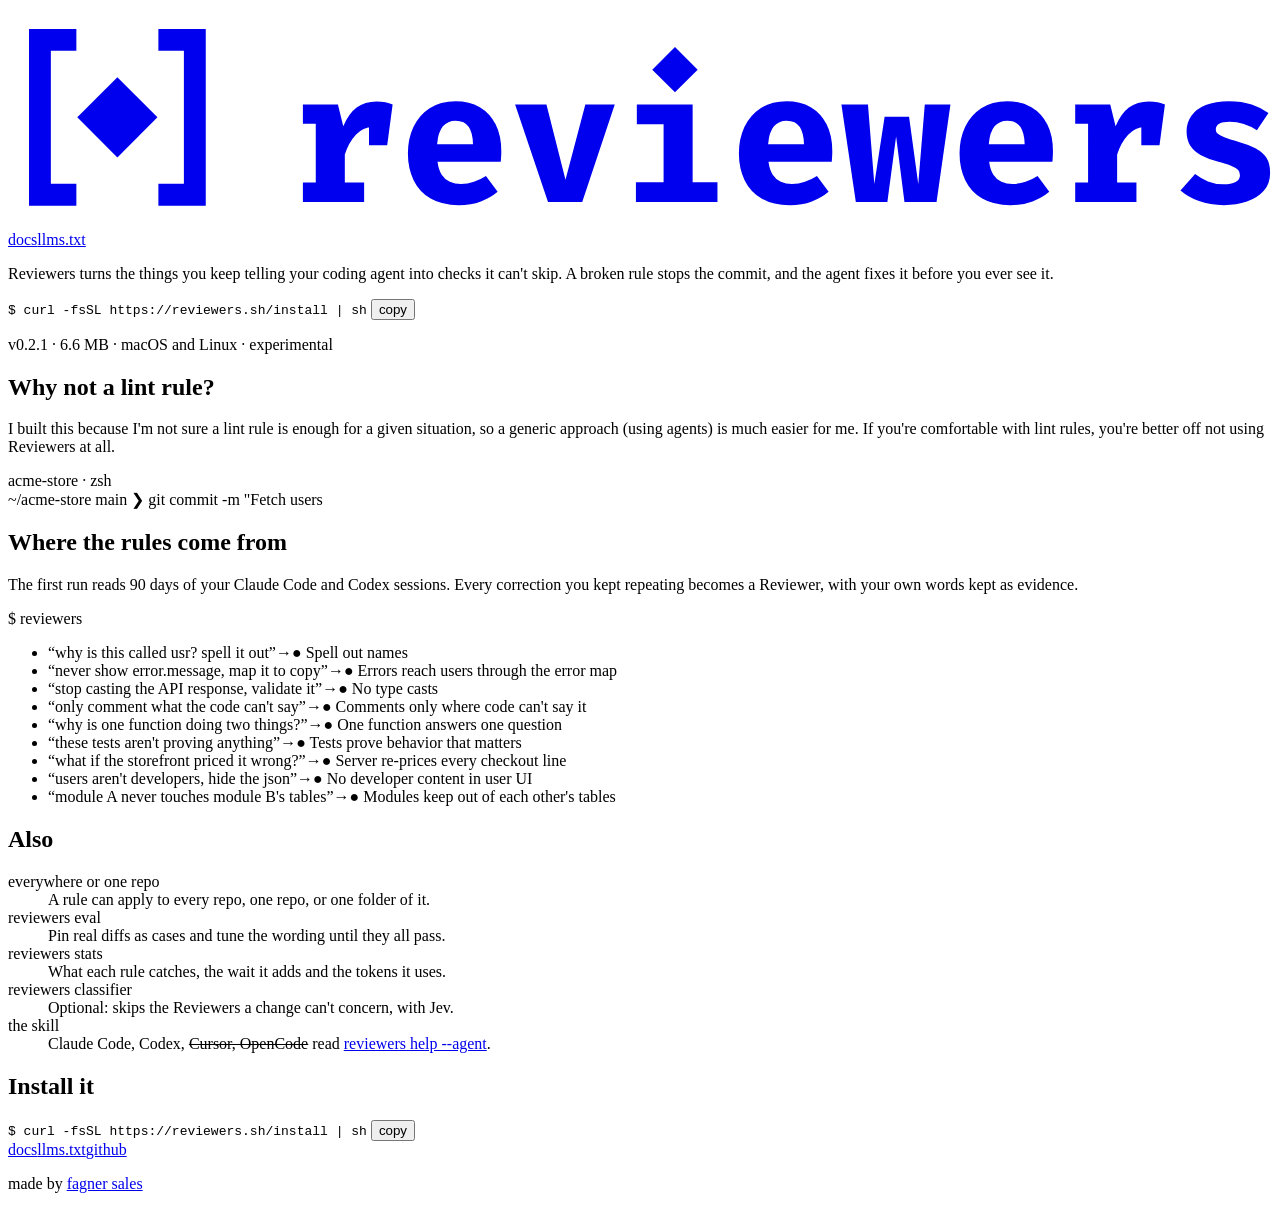
==== site/index.html @ 24993f98 "Site: docs and version for 0.2.1 Co-Authored-By: Claude Opus 5.5 (1M context) <noreply@anthropic.com" ====
<!doctype html>
<html lang="en">
<head>
<meta charset="utf-8">
<meta name="viewport" content="width=device-width, initial-scale=1">
<title>reviewers · your rules, on every commit your agent makes</title>
<meta name="description" content="Reviewers turns the things you keep telling your coding agent into checks on every commit. A broken rule stops the commit, and the agent fixes it before you see it.">
<meta property="og:title" content="reviewers">
<meta property="og:description" content="Your rules, on every commit your agent makes.">
<meta property="og:image" content="https://reviewers.sh/og.png">
<meta property="og:url" content="https://reviewers.sh/">
<meta name="twitter:card" content="summary_large_image">
<link rel="preload" href="/fonts/fira-code-300-700.woff2" as="font" type="font/woff2" crossorigin>
<link rel="stylesheet" href="/style.css">
<link rel="icon" href="/favicon.svg" type="image/svg+xml">
<link rel="icon" href="/favicon-32.png" sizes="32x32" type="image/png">
<link rel="apple-touch-icon" href="/apple-touch-icon.png">
</head>
<body>
<header class="masthead">
  <a class="wordmark" href="/" aria-label="reviewers"><svg xmlns="http://www.w3.org/2000/svg" viewBox="0 0 578 100" fill="currentColor" aria-hidden="true"><svg x="0" y="0" width="100" height="100" viewBox="0 0 24 24" fill="none" stroke="currentColor" stroke-width="2.4"><path d="M7.5 3.5H3.5v17h4M16.5 3.5h4v17h-4"/><path d="M12 7.6 16.4 12 12 16.4 7.6 12Z" fill="currentColor" stroke="none"/></svg><svg x="134" y="17.0" width="444.0" height="74" viewBox="130 -1706 10560 1760"><path d="M150 0L150 -212L290 -212L290 -852L150 -852L150 -1062L531 -1062L589 -823Q646 -960 734 -1027Q823 -1094 951 -1094Q1005 -1094 1047 -1086Q1089 -1077 1126 -1062L1030 -801Q1001 -809 972 -813Q943 -817 908 -817Q804 -817 726 -732Q647 -647 606 -516L606 -212L816 -212L816 0ZM869 -618L869 -928L916 -1062L1126 -1062L1067 -618ZM1614 -439Q1625 -352 1660 -298Q1694 -245 1748 -220Q1802 -196 1869 -196Q1942 -196 2010 -220Q2078 -244 2141 -284L2268 -112Q2193 -48 2086 -7Q1980 34 1844 34Q1662 34 1539 -38Q1416 -111 1354 -238Q1292 -365 1292 -530Q1292 -687 1352 -816Q1412 -944 1528 -1020Q1643 -1097 1810 -1097Q1962 -1097 2074 -1032Q2185 -967 2246 -845Q2308 -723 2308 -552Q2308 -525 2306 -494Q2305 -463 2302 -439ZM1810 -885Q1725 -885 1673 -824Q1621 -763 1610 -629L2000 -629Q1999 -745 1955 -815Q1911 -885 1810 -885ZM3542 -1062L3188 0L2816 0L2458 -1062L2799 -1062L3006 -242L3222 -1062ZM4197 -1686L4444 -1440L4197 -1193L3950 -1440ZM4389 -1062L4389 -216L4659 -216L4659 0L3772 0L3772 -216L4073 -216L4073 -846L3782 -846L3782 -1062ZM5214 -439Q5225 -352 5260 -298Q5294 -245 5348 -220Q5402 -196 5469 -196Q5542 -196 5610 -220Q5678 -244 5741 -284L5868 -112Q5793 -48 5686 -7Q5580 34 5444 34Q5262 34 5139 -38Q5016 -111 4954 -238Q4892 -365 4892 -530Q4892 -687 4952 -816Q5012 -944 5128 -1020Q5243 -1097 5410 -1097Q5562 -1097 5674 -1032Q5785 -967 5846 -845Q5908 -723 5908 -552Q5908 -525 5906 -494Q5905 -463 5902 -439ZM5410 -885Q5325 -885 5273 -824Q5221 -763 5210 -629L5600 -629Q5599 -745 5555 -815Q5511 -885 5410 -885ZM7042 0L6693 0L6602 -714L6507 0L6164 0L6007 -1062L6296 -1062L6365 -197L6477 -928L6743 -928L6843 -197L6914 -1062L7193 -1062ZM7614 -439Q7625 -352 7660 -298Q7694 -245 7748 -220Q7802 -196 7869 -196Q7942 -196 8010 -220Q8078 -244 8141 -284L8268 -112Q8193 -48 8086 -7Q7980 34 7844 34Q7662 34 7539 -38Q7416 -111 7354 -238Q7292 -365 7292 -530Q7292 -687 7352 -816Q7412 -944 7528 -1020Q7643 -1097 7810 -1097Q7962 -1097 8074 -1032Q8185 -967 8246 -845Q8308 -723 8308 -552Q8308 -525 8306 -494Q8305 -463 8302 -439ZM7810 -885Q7725 -885 7673 -824Q7621 -763 7610 -629L8000 -629Q7999 -745 7955 -815Q7911 -885 7810 -885ZM8550 0L8550 -212L8690 -212L8690 -852L8550 -852L8550 -1062L8931 -1062L8989 -823Q9046 -960 9134 -1027Q9223 -1094 9351 -1094Q9405 -1094 9447 -1086Q9489 -1077 9526 -1062L9430 -801Q9401 -809 9372 -813Q9343 -817 9308 -817Q9204 -817 9126 -732Q9047 -647 9006 -516L9006 -212L9216 -212L9216 0ZM9269 -618L9269 -928L9316 -1062L9526 -1062L9467 -618ZM10166 -192Q10245 -192 10294 -217Q10342 -242 10342 -292Q10342 -326 10323 -349Q10304 -372 10250 -393Q10196 -414 10090 -443Q9993 -469 9918 -509Q9844 -549 9802 -612Q9761 -675 9761 -769Q9761 -864 9814 -938Q9867 -1012 9970 -1054Q10073 -1097 10222 -1097Q10364 -1097 10470 -1060Q10575 -1024 10652 -968L10526 -782Q10460 -823 10384 -848Q10308 -872 10231 -872Q10154 -872 10116 -852Q10079 -831 10079 -790Q10079 -763 10098 -744Q10118 -724 10172 -704Q10226 -683 10330 -653Q10433 -624 10510 -586Q10586 -548 10628 -484Q10670 -421 10670 -317Q10670 -201 10601 -122Q10532 -44 10418 -5Q10304 34 10168 34Q10014 34 9896 -10Q9778 -54 9695 -126L9854 -304Q9916 -256 9994 -224Q10073 -192 10166 -192Z"/></svg>
</svg></a>
  <nav><a href="/docs/">docs</a><a href="/llms.txt">llms.txt</a></nav>
</header>

<main class="rail" data-rail>
  <section class="step hero" data-step>
    <span class="marker" aria-hidden="true"></span>
    <div class="body">
      <p class="lede">Reviewers turns the things you keep telling your coding agent into checks it can't skip. A broken rule stops the commit, and the agent fixes it before you ever see it.</p>
      <div class="install" data-install>
        <code><span class="dim">$</span> curl -fsSL https://reviewers.sh/install | sh</code>
        <button type="button" data-copy>copy</button>
      </div>
      <p class="dim small"><span id="version">v0.2.1</span> · <span class="size-text">6.6 MB</span> · macOS and Linux · experimental</p>
    </div>
  </section>

  <section class="step" data-step>
    <span class="marker" aria-hidden="true"></span>
    <div class="body">
      <h2>Why not a lint rule?</h2>
      <p class="dim">I built this because I'm not sure a lint rule is enough for a given situation, so a generic approach (using agents) is much easier for me. If you're comfortable with lint rules, you're better off not using Reviewers at all.</p>
    </div>
  </section>
  <aside class="demo">
    <div class="terminal">
      <div class="titlebar" aria-hidden="true"><span class="lights"><i></i><i></i><i></i></span><span class="title">acme-store · zsh</span></div>
      <div class="session" data-session aria-label="A replay of a real run: three Reviewers block a commit, then pass its fix"></div>
    </div>
  </aside>

  <section class="step" data-step>
    <span class="marker" aria-hidden="true"></span>
    <div class="body">
      <h2>Where the rules come from</h2>
      <p class="dim">The first run reads 90 days of your Claude Code and Codex sessions. Every correction you kept repeating becomes a Reviewer, with your own words kept as evidence.</p>
      <div class="output">
        <p><span class="dim">$</span> reviewers</p>
        <ul class="pairs">
          <li><q>why is this called usr? spell it out</q><span class="to">→</span><span class="rule"><span class="green">●</span> Spell out names</span></li>
          <li><q>never show error.message, map it to copy</q><span class="to">→</span><span class="rule"><span class="green">●</span> Errors reach users through the error map</span></li>
          <li><q>stop casting the API response, validate it</q><span class="to">→</span><span class="rule"><span class="green">●</span> No type casts</span></li>
          <li><q>only comment what the code can't say</q><span class="to">→</span><span class="rule"><span class="green">●</span> Comments only where code can't say it</span></li>
          <li><q>why is one function doing two things?</q><span class="to">→</span><span class="rule"><span class="green">●</span> One function answers one question</span></li>
          <li><q>these tests aren't proving anything</q><span class="to">→</span><span class="rule"><span class="green">●</span> Tests prove behavior that matters</span></li>
          <li><q>what if the storefront priced it wrong?</q><span class="to">→</span><span class="rule"><span class="green">●</span> Server re-prices every checkout line</span></li>
          <li><q>users aren't developers, hide the json</q><span class="to">→</span><span class="rule"><span class="green">●</span> No developer content in user UI</span></li>
          <li><q>module A never touches module B's tables</q><span class="to">→</span><span class="rule"><span class="green">●</span> Modules keep out of each other's tables</span></li>
        </ul>
      </div>
    </div>
  </section>

  <section class="step" data-step>
    <span class="marker" aria-hidden="true"></span>
    <div class="body">
      <h2>Also</h2>
      <dl class="help">
        <div><dt>everywhere or one repo</dt><dd>A rule can apply to every repo, one repo, or one folder of it.</dd></div>
        <div><dt>reviewers eval</dt><dd>Pin real diffs as cases and tune the wording until they all pass.</dd></div>
        <div><dt>reviewers stats</dt><dd>What each rule catches, the wait it adds and the tokens it uses.</dd></div>
        <div><dt>reviewers classifier</dt><dd>Optional: skips the Reviewers a change can't concern, with Jev.</dd></div>
        <div><dt>the skill</dt><dd>Claude Code, Codex, <s class="tip" tabindex="0" data-tip="Not tested yet">Cursor, OpenCode</s> read <a href="/docs/">reviewers help --agent</a>.</dd></div>
      </dl>
    </div>
  </section>

  <section class="step last" id="install" data-step>
    <span class="marker" aria-hidden="true"></span>
    <div class="body">
      <h2>Install it</h2>
      <div class="install" data-install>
        <code><span class="dim">$</span> curl -fsSL https://reviewers.sh/install | sh</code>
        <button type="button" data-copy>copy</button>
      </div>
    </div>
  </section>
</main>

<footer class="colophon">
  <nav><a href="/docs/">docs</a><a href="/llms.txt">llms.txt</a><a href="https://github.com/fagnersales/reviewers">github</a></nav>
  <p class="credit">made by <a href="https://x.com/fagnersales25">fagner sales</a></p>
</footer>

<script>
  for (const install of document.querySelectorAll("[data-install]")) {
    const button = install.querySelector("[data-copy]");
    button.addEventListener("click", async () => {
      await navigator.clipboard.writeText(install.querySelector("code").textContent.replace(/^\$\s*/, ""));
      button.textContent = "copied";
      setTimeout(() => (button.textContent = "copy"), 1400);
    });
  }

  // Like the CLI: the step in view is the active one, the ones above it are done.
  const steps = [...document.querySelectorAll("[data-step]")];
  const mark = () => {
    const line = innerHeight * 0.45;
    let active = 0;
    steps.forEach((step, index) => {
      if (step.getBoundingClientRect().top < line) active = index;
    });
    steps.forEach((step, index) => {
      step.dataset.state = index < active ? "done" : index === active ? "active" : "pending";
    });
  };
  addEventListener("scroll", mark, { passive: true });
  mark();

  // A replay of a real run. Each Reviewer resolves at its real time; real seconds are shown, played 3.2× faster.
  const RUN = [
    { command: 'git commit -m "Fetch users from the API"', reviewers: [
      { name: "Errors reach users through the error map", seconds: 7, verdict: "pass" },
      { name: "No type casts", seconds: 8, verdict: "block" },
      { name: "Spell out names", seconds: 16, verdict: "pass" },
    ], after: [
      ["", 'reviewers: <span class="red">blocked by 1 of 3 Reviewers</span> <span class="dim">· 16s · 55k tokens</span>'],
      ["", ""],
      ["", '<span class="red">✗</span> <b>No type casts</b>'],
      ["", "  The new `fetchUser` function uses a type assertion (`body as User`) to cast unvalidated network response data instead of validating it at the boundary."],
      ["", ""],
      ["", '  <span class="cyan">src/api/users.ts:5-6</span>'],
      ["", '    <span class="dim">const body = await getJson(`/users/${id}`);</span>'],
      ["", '    <span class="dim">return body as User;</span>'],
      ["", "  → `body as User` is a type assertion applied to unvalidated data from an API call. It should instead be validated at the boundary (e.g. a schema parse like `UserSchema.parse(body)` or a type guard `isUser(body)`) so the `User` type is derived from an actual runtime check rather than asserted."],
      ["", ""],
      ["", "Fix the code above and commit again. Full reasoning: `reviewers run run_621e9069a4eea96d2cf6`."],
    ] },
    { comment: "# the agent validates the response instead, and commits again" },
    { command: 'git commit -m "Fetch users from the API"', reviewers: [
      { name: "No type casts", seconds: 9, verdict: "pass" },
      { name: "Errors reach users through the error map", seconds: 9, verdict: "pass" },
      { name: "Spell out names", seconds: 10, verdict: "pass" },
    ], after: [
      ["", 'reviewers: <span class="green">3 Reviewers passed</span> <span class="dim">· 10s · 44k tokens</span>'],
      ["", "[main e510e3d] Fetch users from the API"],
      ["", " 1 file changed, 21 insertions(+)"],
    ] },
  ];
  const SPEED = 3.2;
  const FRAMES = ["◒", "◐", "◓", "◑"];
  const session = document.querySelector("[data-session]");
  const reduced = matchMedia("(prefers-reduced-motion: reduce)").matches;
  const wait = (ms) => (reduced ? Promise.resolve() : new Promise((resolve) => setTimeout(resolve, ms)));
  const escape = (text) => text.replace(/[&<>]/g, (c) => ({ "&": "&amp;", "<": "&lt;", ">": "&gt;" })[c]);

  // Like a terminal: new lines keep it at the bottom, unless the reader scrolled up to read.
  let following = true;
  session.addEventListener("scroll", () => {
    following = session.scrollHeight - session.scrollTop - session.clientHeight < 24;
  }, { passive: true });

  function line(html = "", className = "") {
    const element = document.createElement("div");
    element.className = `line ${className}`.trim();
    element.innerHTML = html || "&nbsp;";
    session.append(element);
    if (following) session.scrollTop = session.scrollHeight;
    return element;
  }

  const PROMPT = '<span class="prompt"><span class="path">~/acme-store</span> <span class="branch">main</span> <span class="caret">❯</span></span> ';

  async function type(text) {
    const element = line(PROMPT);
    const cursor = '<span class="cursor"></span>';
    for (let index = 0; index <= text.length; index += 1) {
      element.innerHTML = `${PROMPT}${escape(text.slice(0, index))}${cursor}`;
      await wait(24 + Math.random() * 34);
    }
    await wait(320);
    element.innerHTML = `${PROMPT}${escape(text)}`;
  }

  async function judge(reviewers) {
    line("reviewers: checking 3 Reviewers at once…");
    const rows = reviewers.map((reviewer) => ({ reviewer, element: line(), done: false }));
    const started = performance.now();
    await new Promise((resolve) => {
      const tick = () => {
        const seconds = ((performance.now() - started) / 1000) * SPEED;
        const frame = FRAMES[Math.floor(performance.now() / 120) % FRAMES.length];
        for (const row of rows) {
          const { name, verdict } = row.reviewer;
          if (reduced || seconds >= row.reviewer.seconds) {
            const mark = verdict === "pass" ? '<span class="green">✓</span>' : '<span class="red">✗</span>';
            row.element.innerHTML = `  ${mark} ${name} <span class="dim">${row.reviewer.seconds}s</span>`;
            row.done = true;
          } else {
            row.element.innerHTML = `  <span class="magenta">${frame}</span> ${name} <span class="dim">${Math.floor(seconds)}s</span>`;
          }
        }
        if (rows.every((row) => row.done)) resolve();
        else requestAnimationFrame(tick);
      };
      tick();
    });
  }

  async function play() {
    for (;;) {
      session.innerHTML = "";
      for (const step of RUN) {
        if (step.comment) {
          line();
          line(escape(step.comment), "dim");
          await wait(1100);
          continue;
        }
        await type(step.command);
        await judge(step.reviewers);
        for (const [, html] of step.after) {
          line(html.replace(/`([^`]+)`/g, "`$1`"));
          await wait(40);
        }
        await wait(2400);
      }
      const end = line(`${PROMPT}<span class="cursor"></span>`);
      if (reduced) return;
      await wait(5000);
      // Don't wipe what someone is reading: start over once they're back at the bottom.
      while (!following) await wait(500);
      end.remove();
    }
  }
  // Beside the opening, the terminal sits in full view. When wider content scrolls up beside it,
  // it slides right until it clears that content, and the page edge cuts it off.
  const demo = document.querySelector(".demo");
  const terminal = demo.querySelector(".terminal");
  const wide = [...document.querySelectorAll(".pairs, .help")];
  const sideBySide = matchMedia("(min-width: 1280px)");
  const GAP = 40;
  let queued = false;
  function tuck() {
    queued = false;
    if (!sideBySide.matches) return terminal.classList.remove("tucked");
    const band = terminal.getBoundingClientRect();
    const passing = wide.filter((element) => {
      const box = element.getBoundingClientRect();
      return box.bottom > band.top && box.top < band.bottom;
    });
    const contentRight = Math.max(0, ...passing.map((element) => element.getBoundingClientRect().right));
    terminal.style.setProperty("--tuck", `${Math.max(0, contentRight + GAP - demo.getBoundingClientRect().left)}px`);
    terminal.classList.toggle("tucked", passing.length > 0);
  }
  const queueTuck = () => {
    if (!queued) (queued = true), requestAnimationFrame(tuck);
  };
  addEventListener("scroll", queueTuck, { passive: true });
  addEventListener("resize", queueTuck);
  tuck();

  // Start when the replay scrolls into view, so it's seen from the first keystroke.
  new IntersectionObserver((entries, observer) => {
    if (entries.some((entry) => entry.isIntersecting)) {
      observer.disconnect();
      play();
    }
  }, { threshold: 0.35 }).observe(session);
</script>
</body>
</html>
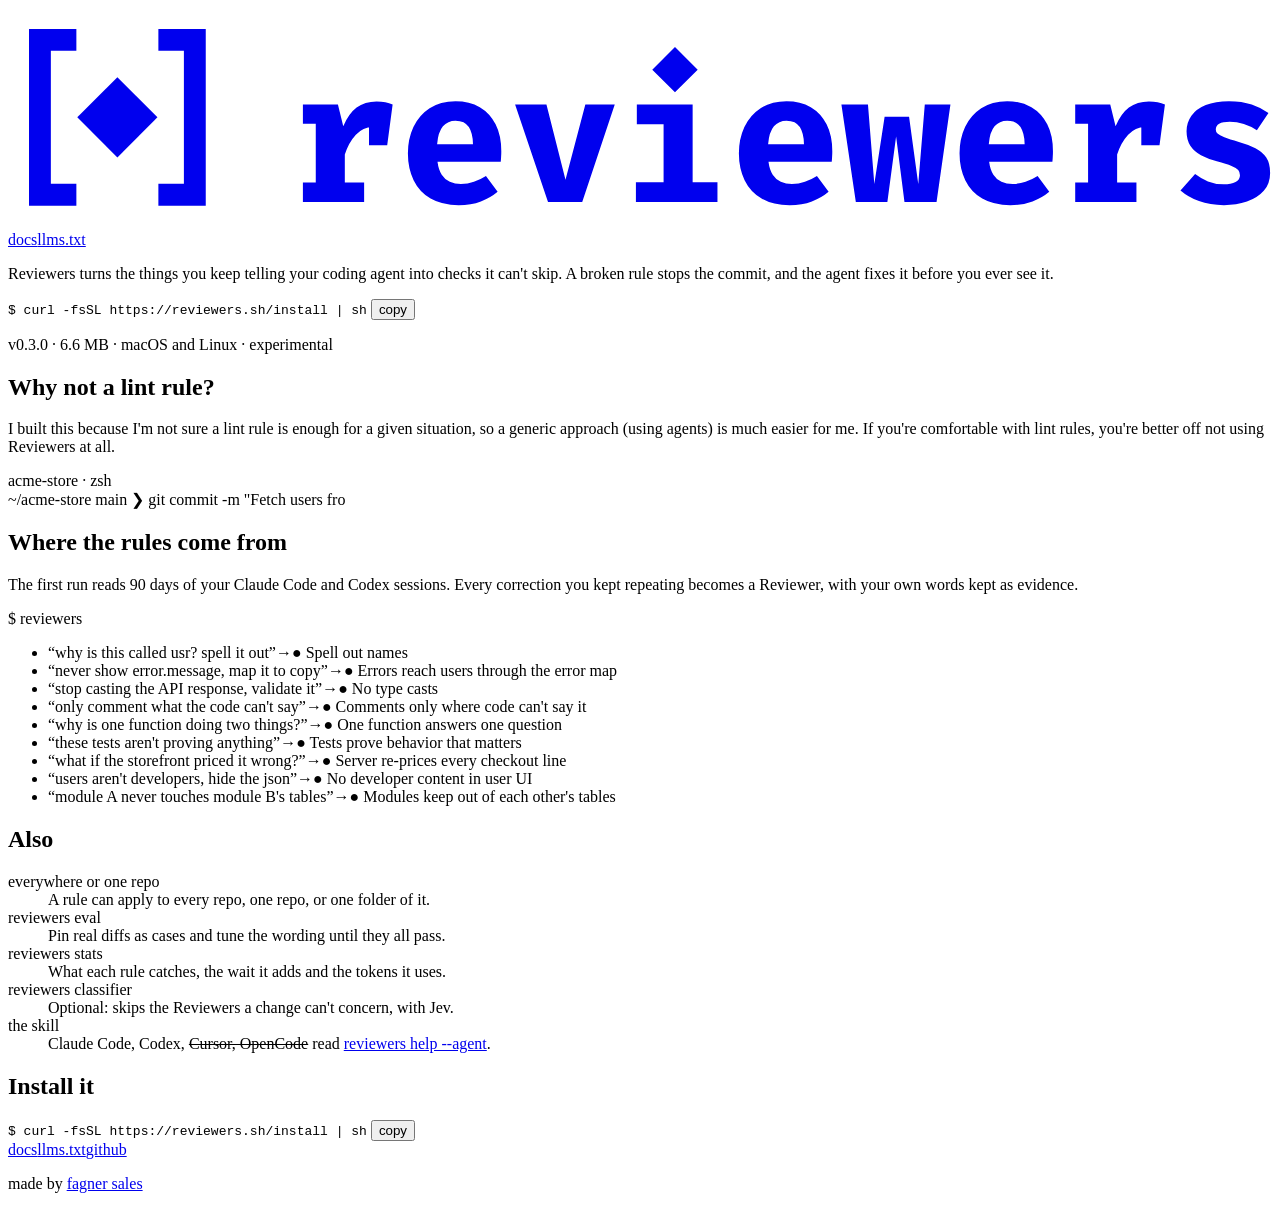
==== commit f5d97f6b: "Site: docs and version for 0.3.0 Co-Authored-By: Claude Opus 5.5 (1M context) <noreply@anthropic.com" ====
--- a/site/index.html
+++ b/site/index.html
@@ -32,7 +32,7 @@
         <code><span class="dim">$</span> curl -fsSL https://reviewers.sh/install | sh</code>
         <button type="button" data-copy>copy</button>
       </div>
-      <p class="dim small"><span id="version">v0.2.1</span> · <span class="size-text">6.6 MB</span> · macOS and Linux · experimental</p>
+      <p class="dim small"><span id="version">v0.3.0</span> · <span class="size-text">6.6 MB</span> · macOS and Linux · experimental</p>
     </div>
   </section>
 
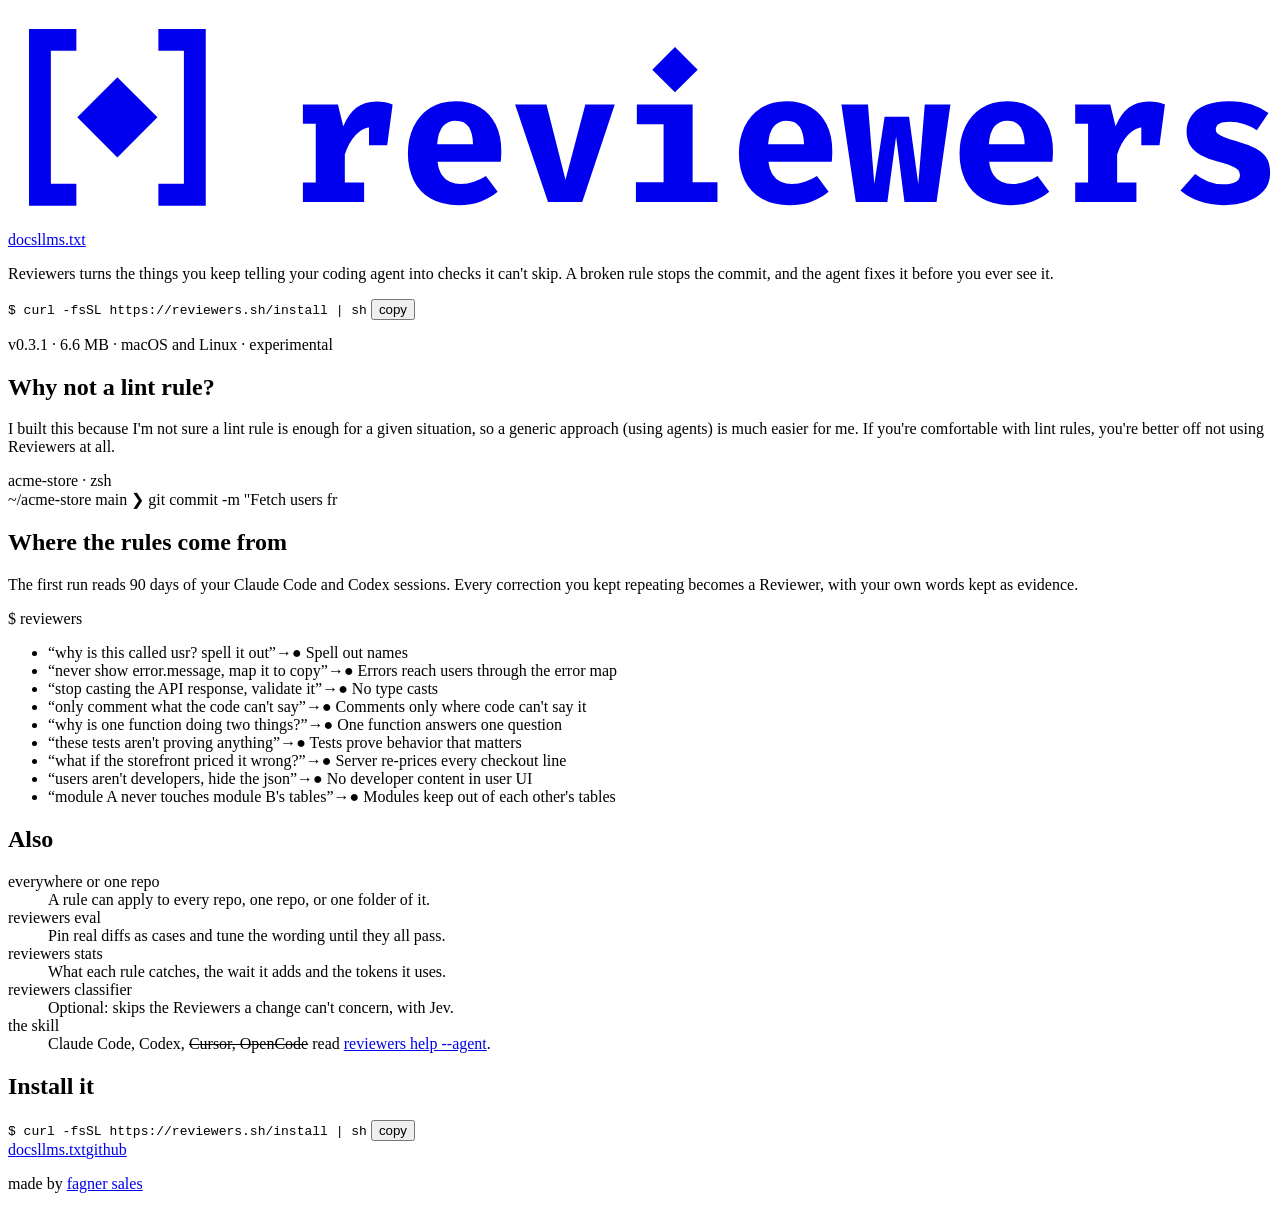
==== commit 7c9a2f9c: "Site: docs and version for 0.3.1 Co-Authored-By: Claude Opus 5.5 (1M context) <noreply@anthropic.com" ====
--- a/site/index.html
+++ b/site/index.html
@@ -32,7 +32,7 @@
         <code><span class="dim">$</span> curl -fsSL https://reviewers.sh/install | sh</code>
         <button type="button" data-copy>copy</button>
       </div>
-      <p class="dim small"><span id="version">v0.3.0</span> · <span class="size-text">6.6 MB</span> · macOS and Linux · experimental</p>
+      <p class="dim small"><span id="version">v0.3.1</span> · <span class="size-text">6.6 MB</span> · macOS and Linux · experimental</p>
     </div>
   </section>
 
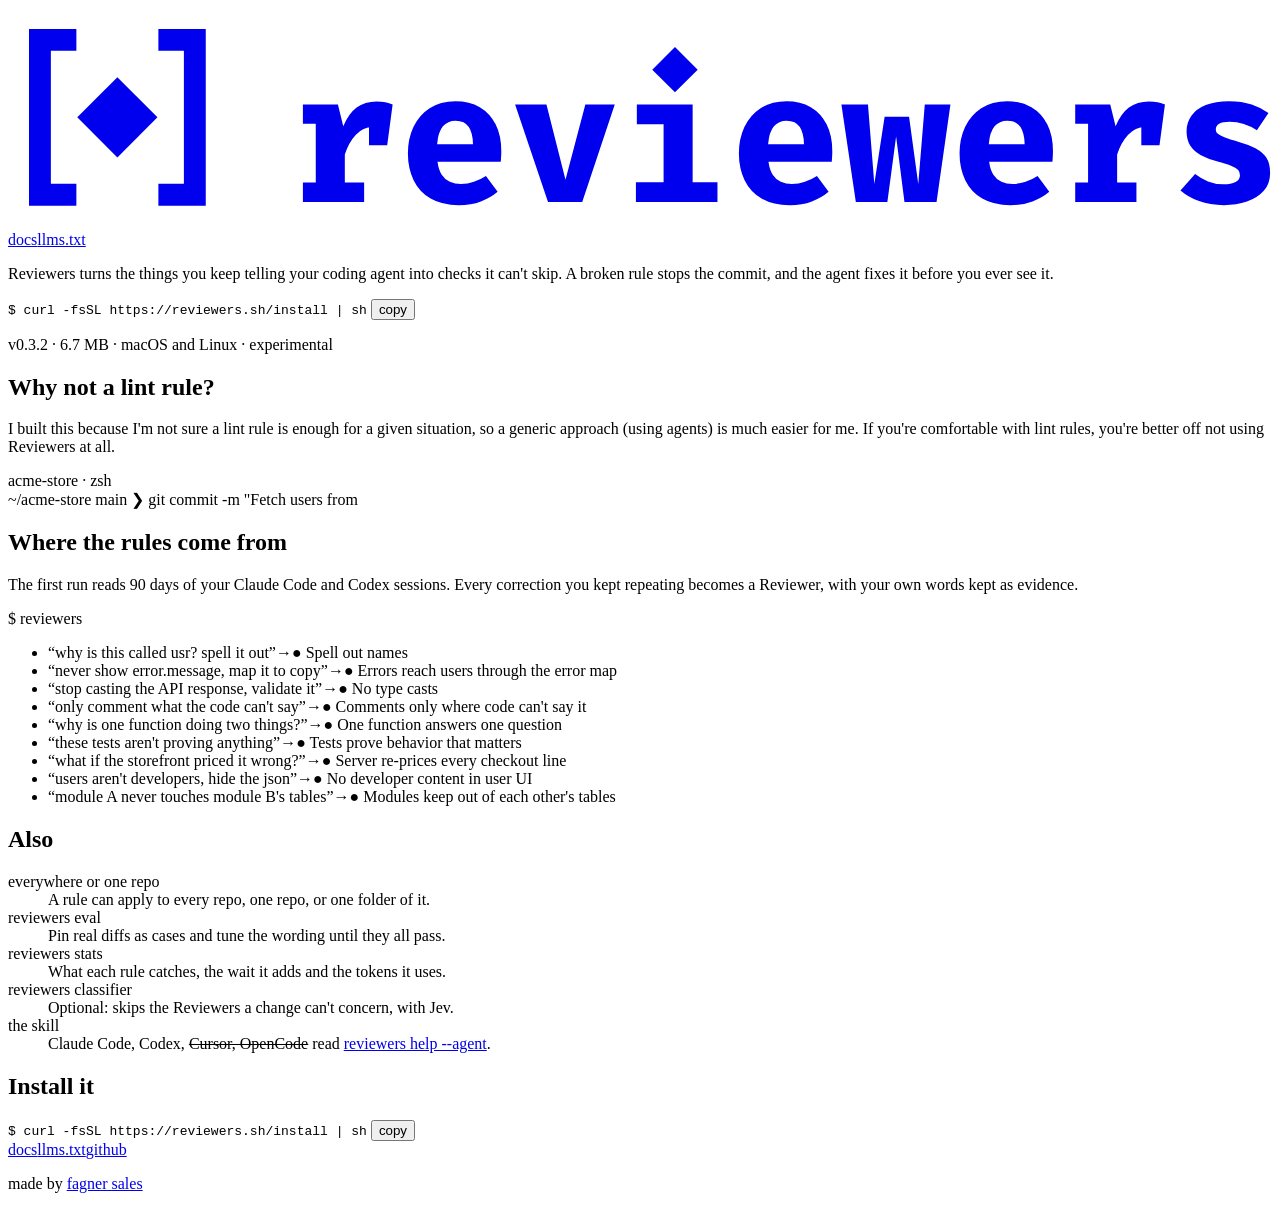
==== commit 5bf22f7b: "Site: docs and version for 0.3.2" ====
--- a/site/index.html
+++ b/site/index.html
@@ -32,7 +32,7 @@
         <code><span class="dim">$</span> curl -fsSL https://reviewers.sh/install | sh</code>
         <button type="button" data-copy>copy</button>
       </div>
-      <p class="dim small"><span id="version">v0.3.1</span> · <span class="size-text">6.6 MB</span> · macOS and Linux · experimental</p>
+      <p class="dim small"><span id="version">v0.3.2</span> · <span class="size-text">6.7 MB</span> · macOS and Linux · experimental</p>
     </div>
   </section>
 
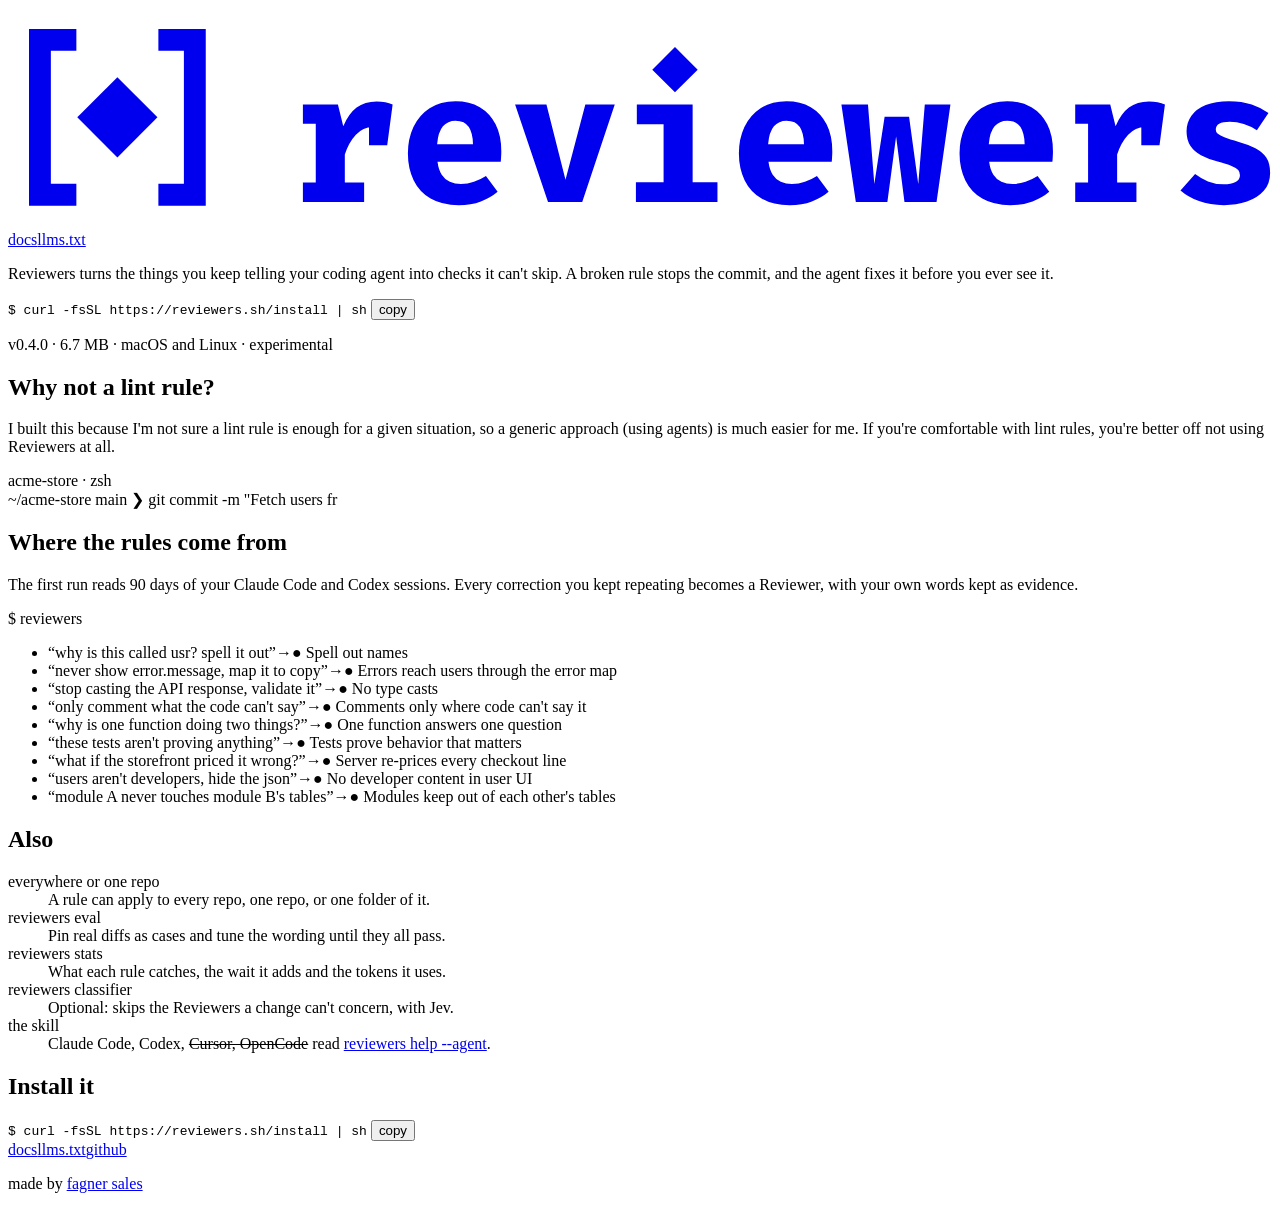
==== commit da04d1a3: "Site: docs and version for 0.4.0" ====
--- a/site/index.html
+++ b/site/index.html
@@ -32,7 +32,7 @@
         <code><span class="dim">$</span> curl -fsSL https://reviewers.sh/install | sh</code>
         <button type="button" data-copy>copy</button>
       </div>
-      <p class="dim small"><span id="version">v0.3.2</span> · <span class="size-text">6.7 MB</span> · macOS and Linux · experimental</p>
+      <p class="dim small"><span id="version">v0.4.0</span> · <span class="size-text">6.7 MB</span> · macOS and Linux · experimental</p>
     </div>
   </section>
 
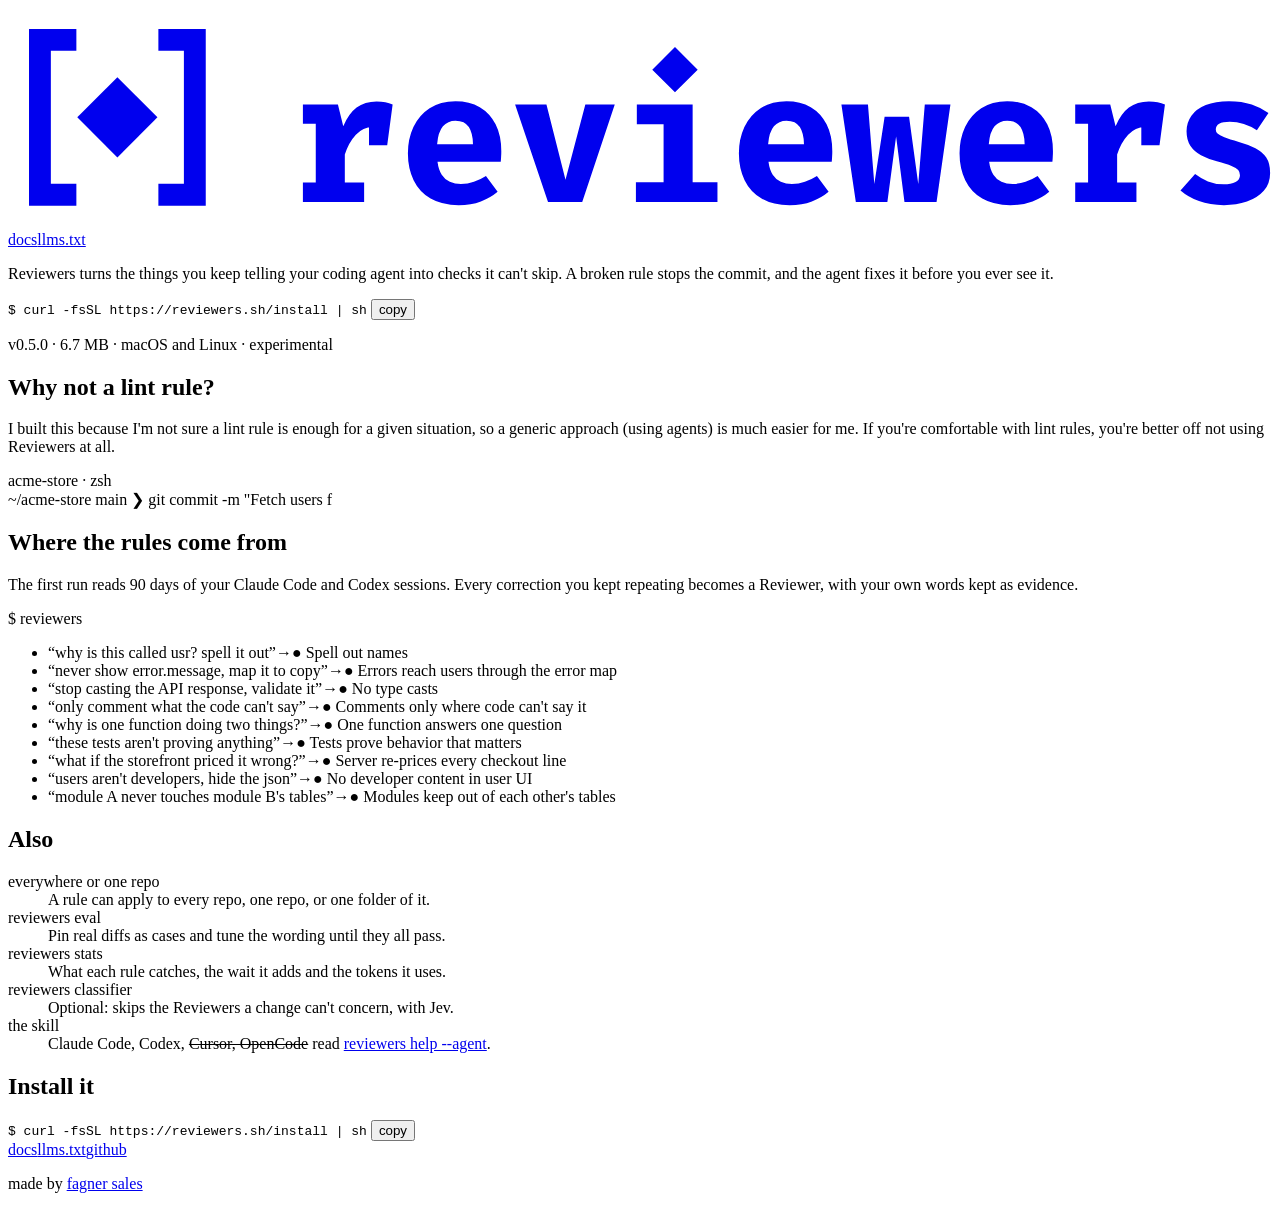
==== commit f432fb3a: "Site: docs and version for 0.5.0" ====
--- a/site/index.html
+++ b/site/index.html
@@ -32,7 +32,7 @@
         <code><span class="dim">$</span> curl -fsSL https://reviewers.sh/install | sh</code>
         <button type="button" data-copy>copy</button>
       </div>
-      <p class="dim small"><span id="version">v0.4.0</span> · <span class="size-text">6.7 MB</span> · macOS and Linux · experimental</p>
+      <p class="dim small"><span id="version">v0.5.0</span> · <span class="size-text">6.7 MB</span> · macOS and Linux · experimental</p>
     </div>
   </section>
 
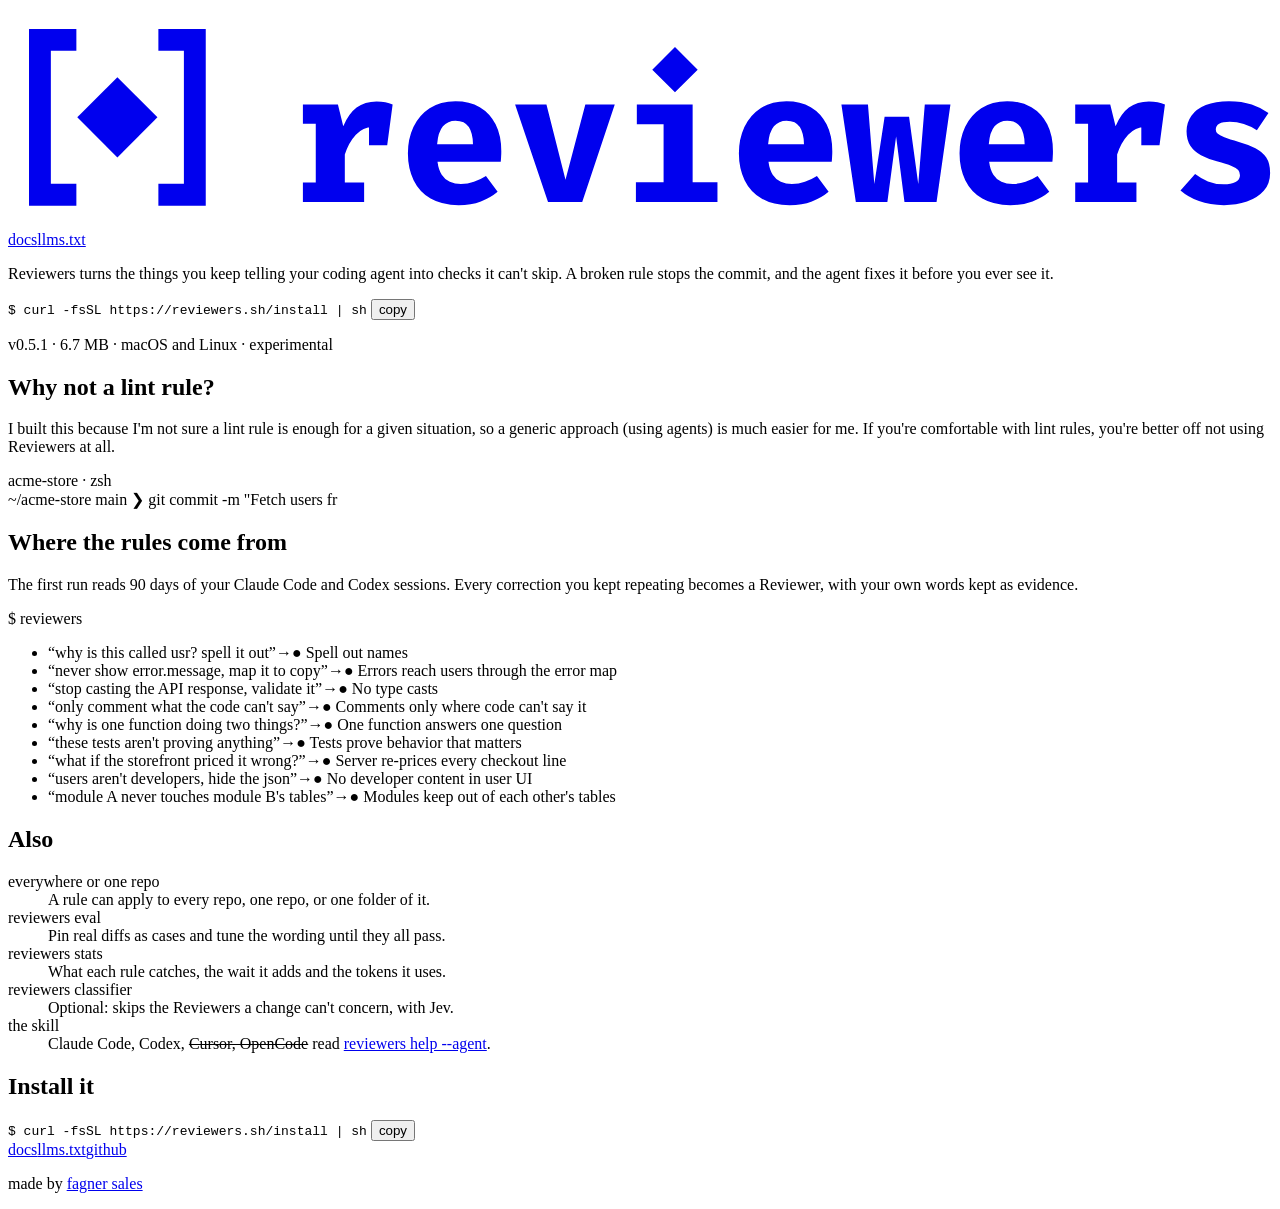
==== commit 9dd7b35e: "Site: docs and version for 0.5.1" ====
--- a/site/index.html
+++ b/site/index.html
@@ -32,7 +32,7 @@
         <code><span class="dim">$</span> curl -fsSL https://reviewers.sh/install | sh</code>
         <button type="button" data-copy>copy</button>
       </div>
-      <p class="dim small"><span id="version">v0.5.0</span> · <span class="size-text">6.7 MB</span> · macOS and Linux · experimental</p>
+      <p class="dim small"><span id="version">v0.5.1</span> · <span class="size-text">6.7 MB</span> · macOS and Linux · experimental</p>
     </div>
   </section>
 
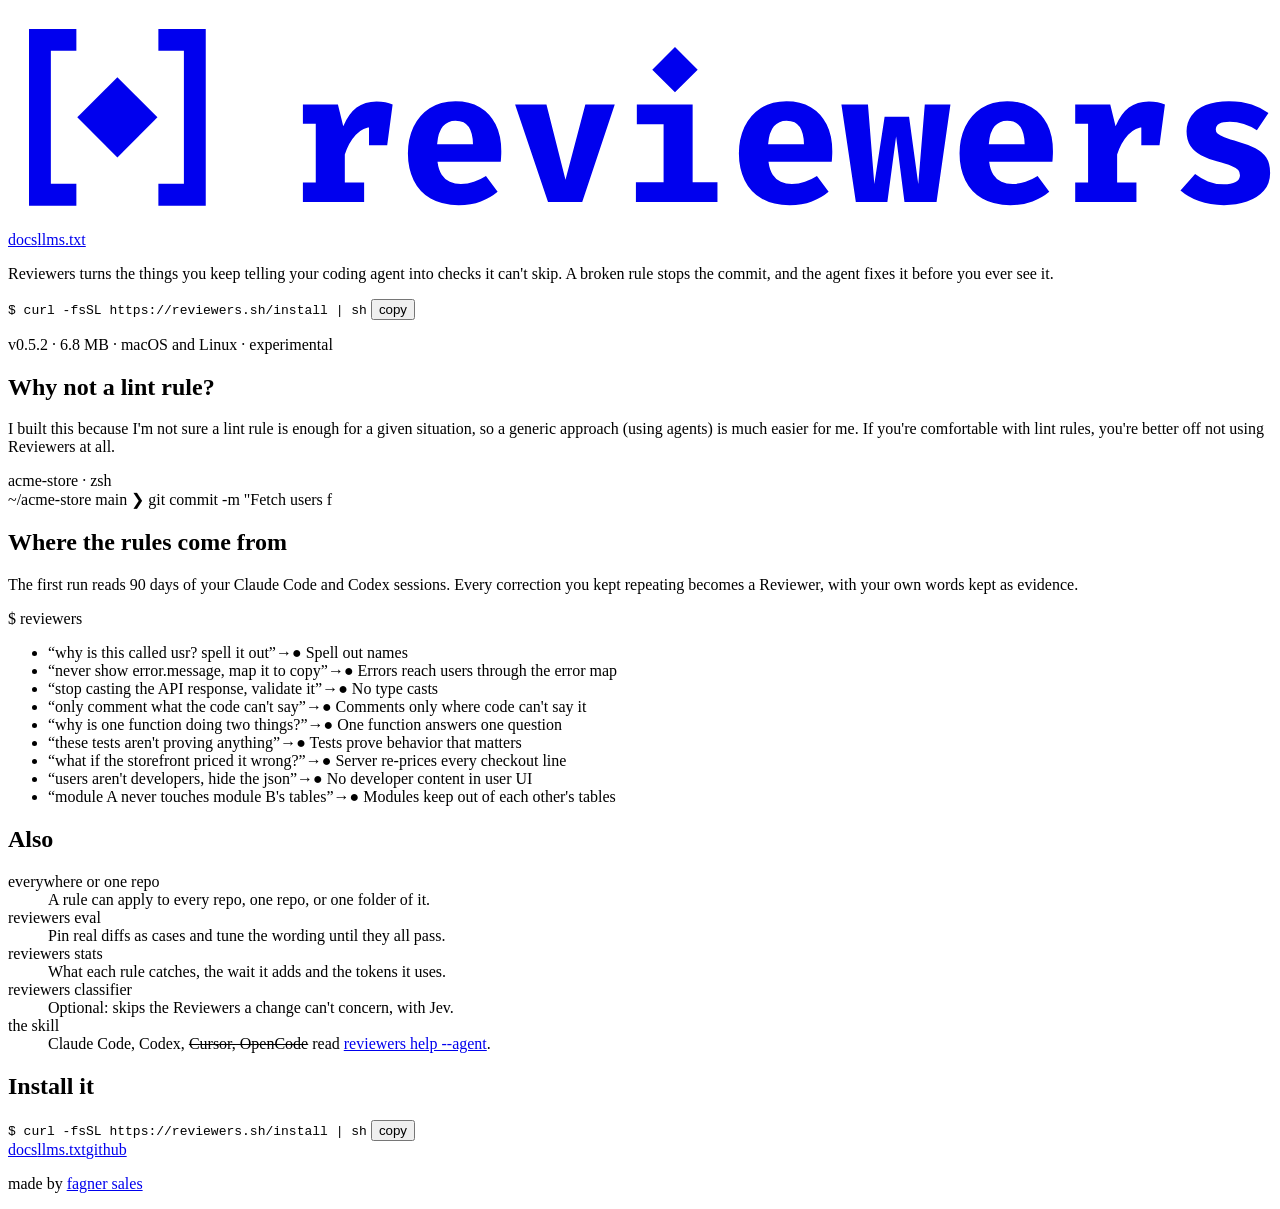
==== commit d160f76f: "Site: docs and version for 0.5.2" ====
--- a/site/index.html
+++ b/site/index.html
@@ -32,7 +32,7 @@
         <code><span class="dim">$</span> curl -fsSL https://reviewers.sh/install | sh</code>
         <button type="button" data-copy>copy</button>
       </div>
-      <p class="dim small"><span id="version">v0.5.1</span> · <span class="size-text">6.7 MB</span> · macOS and Linux · experimental</p>
+      <p class="dim small"><span id="version">v0.5.2</span> · <span class="size-text">6.8 MB</span> · macOS and Linux · experimental</p>
     </div>
   </section>
 
